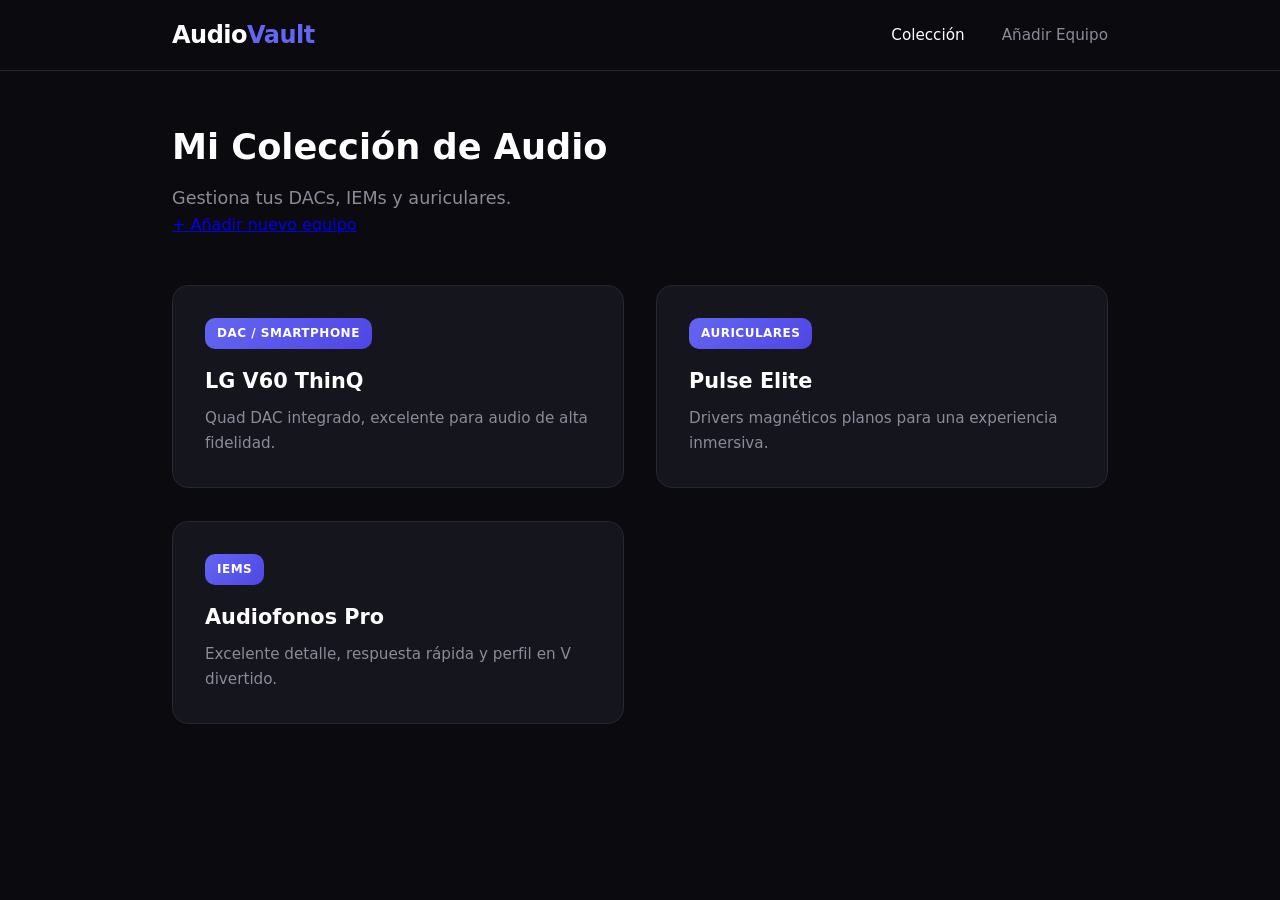
==== index.html @ c03fbd92 "Agrega botón para añadir equipo en index.html Se añadió un botón en la interfaz para facilitar la na" ====
<!DOCTYPE html>
<html lang="es">
  <head>
    <meta charset="UTF-8" />
    <meta name="viewport" content="width=device-width, initial-scale=1.0" />
    <title>Inventario Hi-Fi | Dashboard</title>
    <link rel="stylesheet" href="styles.css" />
    <link rel="stylesheet" href="animations.css" />
  </head>

  <body class="fade-in">
    <nav class="navbar slide-down">
      <div class="nav-container">
        <h1 class="logo">Audio<span>Vault</span></h1>
        <div class="nav-links">
          <a href="index.html" class="active">Colección</a>
          <a href="agregar.html">Añadir Equipo</a>
        </div>
      </div>
    </nav>

    <main class="container">
      <header class="page-header slide-up-stagger-1">
        <h2>Mi Colección de Audio</h2>
        <p>Gestiona tus DACs, IEMs y auriculares.</p>
        <a href="agregar.html" class="btn-add">+ Añadir nuevo equipo</a>
      </header>

      <!-- GRID DINÁMICO -->
      <div class="grid" id="grid">
        

        <article class="card slide-up-stagger-2 hover-scale">
          <div class="card-content">
            <span class="tag">DAC / Smartphone</span>
            <h3>LG V60 ThinQ</h3>
            <p>Quad DAC integrado, excelente para audio de alta fidelidad.</p>
          </div>
        </article>

        <article class="card slide-up-stagger-3 hover-scale">
          <div class="card-content">
            <span class="tag">Auriculares</span>
            <h3>Pulse Elite</h3>
            <p>Drivers magnéticos planos para una experiencia inmersiva.</p>
          </div>
        </article>

        <article class="card slide-up-stagger-4 hover-scale">
          <div class="card-content">
            <span class="tag">IEMs</span>
            <h3>Audiofonos Pro</h3>
            <p>Excelente detalle, respuesta rápida y perfil en V divertido.</p>
          </div>
        </article>
      </div>
    </main>

    <!-- JS SIEMPRE AL FINAL -->
    <script src="main.js"></script>
  </body>
</html>
---- styles.css ----
/* Variables de tema oscuro profesional */
:root {
    --bg-main: #0a0a0f;
    --bg-card: #15151e;
    --bg-nav: rgba(10, 10, 15, 0.8);
    --text-primary: #ffffff;
    --text-secondary: #8b8b99;
    --accent: #6366f1;
    --accent-hover: #4f46e5;
    --border: #272732;
    --font-main: 'Segoe UI', system-ui, -apple-system, sans-serif;
}

* { margin: 0; padding: 0; box-sizing: border-box; }

body {
    background-color: var(--bg-main);
    color: var(--text-primary);
    font-family: var(--font-main);
    line-height: 1.6;
    min-height: 100vh;
}

/* Navegación Glassmorphism */
.navbar {
    background: var(--bg-nav);
    backdrop-filter: blur(12px);
    -webkit-backdrop-filter: blur(12px);
    border-bottom: 1px solid var(--border);
    position: sticky;
    top: 0;
    z-index: 100;
}

.nav-container {
    max-width: 1000px;
    margin: 0 auto;
    padding: 1rem 2rem;
    display: flex;
    justify-content: space-between;
    align-items: center;
}

.logo { font-size: 1.5rem; font-weight: 800; letter-spacing: -0.5px;}
.logo span { color: var(--accent); }

.nav-links a {
    color: var(--text-secondary);
    text-decoration: none;
    margin-left: 2rem;
    font-weight: 500;
    font-size: 0.95rem;
}
.nav-links a.active, .nav-links a:hover { color: var(--text-primary); }

/* Layout y Contenedores */
.container {
    max-width: 1000px;
    margin: 3rem auto;
    padding: 0 2rem;
}

.form-container {
    max-width: 600px;
}

.page-header { margin-bottom: 3rem; }
.page-header h2 { font-size: 2.2rem; margin-bottom: 0.5rem; }
.page-header p { color: var(--text-secondary); font-size: 1.1rem; }

/* Grid de Tarjetas */
.grid {
    display: grid;
    grid-template-columns: repeat(auto-fill, minmax(300px, 1fr));
    gap: 2rem;
}

.card {
    background-color: var(--bg-card);
    border: 1px solid var(--border);
    border-radius: 16px;
    overflow: hidden;
}

.card-content { padding: 2rem; }
.card h3 { margin: 1rem 0 0.5rem 0; font-size: 1.3rem; }
.card p { color: var(--text-secondary); font-size: 0.95rem; }

/* Etiquetas (Tags) */
.tag {
    display: inline-block;
    padding: 0.25rem 0.75rem;
    border-radius: 20px;
    font-size: 0.8rem;
    font-weight: 600;
    text-transform: uppercase;
    letter-spacing: 0.5px;
}
.tag-dac { background: rgba(99, 102, 241, 0.1); color: #818cf8; }
.tag-wireless { background: rgba(16, 185, 129, 0.1); color: #34d399; }
.tag-iem { background: rgba(245, 158, 11, 0.1); color: #fbbf24; }

/* Formularios */
.form-card {
    background-color: var(--bg-card);
    padding: 3rem;
    border-radius: 20px;
    border: 1px solid var(--border);
}

.form-header { margin-bottom: 2rem; text-align: center; }

.input-group { margin-bottom: 1.5rem; }
.input-group label {
    display: block; margin-bottom: 0.5rem; color: var(--text-secondary); font-size: 0.9rem;
}

.styled-form input, .styled-form select, .styled-form textarea {
    width: 100%;
    padding: 0.875rem 1rem;
    background-color: var(--bg-main);
    border: 1px solid var(--border);
    border-radius: 8px;
    color: var(--text-primary);
    font-family: inherit;
    outline: none;
}

.styled-form input:focus, .styled-form select:focus, .styled-form textarea:focus {
    border-color: var(--accent);
    box-shadow: 0 0 0 3px rgba(99, 102, 241, 0.1);
}

.btn-primary {
    width: 100%;
    background-color: var(--accent);
    color: white;
    border: none;
    padding: 1rem;
    border-radius: 8px;
    font-size: 1rem;
    font-weight: 600;
    cursor: pointer;
    margin-top: 1rem;
}
---- animations.css ----
/* =========================================
   🎬 ENTRADA PRO (WOW EFFECT)
   ========================================= */

.fade-in {
  animation: fadeZoom 0.8s ease forwards;
}

@keyframes fadeZoom {
  from {
    opacity: 0;
    transform: scale(0.96);
    filter: blur(8px);
  }
  to {
    opacity: 1;
    transform: scale(1);
    filter: blur(0);
  }
}

/* =========================================
     🚀 ELEMENTOS (APARICIÓN PRO)
     ========================================= */

[class*="slide-up-stagger"],
.slide-down {
  opacity: 0;
  transform: translateY(60px) scale(0.95);
  filter: blur(10px);
}

/* CUANDO APARECEN */
.show {
  opacity: 1;
  transform: translateY(0) scale(1);
  filter: blur(0);
  transition: all 0.7s cubic-bezier(0.16, 1, 0.3, 1);
}

/* =========================================
     🎯 TARJETAS PRO (HOVER)
     ========================================= */

.card {
  transition: all 0.4s ease;
  border-radius: 16px;
  backdrop-filter: blur(10px);
}

.hover-scale:hover {
  transform: translateY(-12px) scale(1.04);
  box-shadow: 0 20px 40px rgba(0, 0, 0, 0.4);
}

/* Glow suave */
.card:hover {
  box-shadow: 0 0 25px rgba(99, 102, 241, 0.3);
}

/* =========================================
     🔘 BOTÓN PRO
     ========================================= */

.btn-primary {
  transition: all 0.3s ease;
}

.btn-primary:hover {
  transform: scale(1.05);
  box-shadow: 0 0 20px rgba(99, 102, 241, 0.5);
}

.btn-primary:active {
  transform: scale(0.96);
}

/* =========================================
     ✨ INPUTS PRO
     ========================================= */

.styled-form input,
.styled-form select,
.styled-form textarea {
  transition: all 0.3s ease;
}

.styled-form input:focus,
.styled-form select:focus,
.styled-form textarea:focus {
  transform: scale(1.03);
  box-shadow: 0 0 10px rgba(99, 102, 241, 0.5);
}

/* =========================================
     🔗 NAV PRO
     ========================================= */

.nav-links a {
  transition: all 0.3s ease;
  position: relative;
}

.nav-links a::after {
  content: "";
  position: absolute;
  width: 0%;
  height: 2px;
  bottom: -3px;
  left: 0;
  background: #6366f1;
  transition: width 0.3s;
}

.nav-links a:hover::after {
  width: 100%;
}

/* =========================================
     ✨ TAGS
     ========================================= */

.tag {
  background: linear-gradient(135deg, #6366f1, #4f46e5);
  color: white;
  padding: 6px 12px;
  border-radius: 10px;
  font-size: 12px;
}
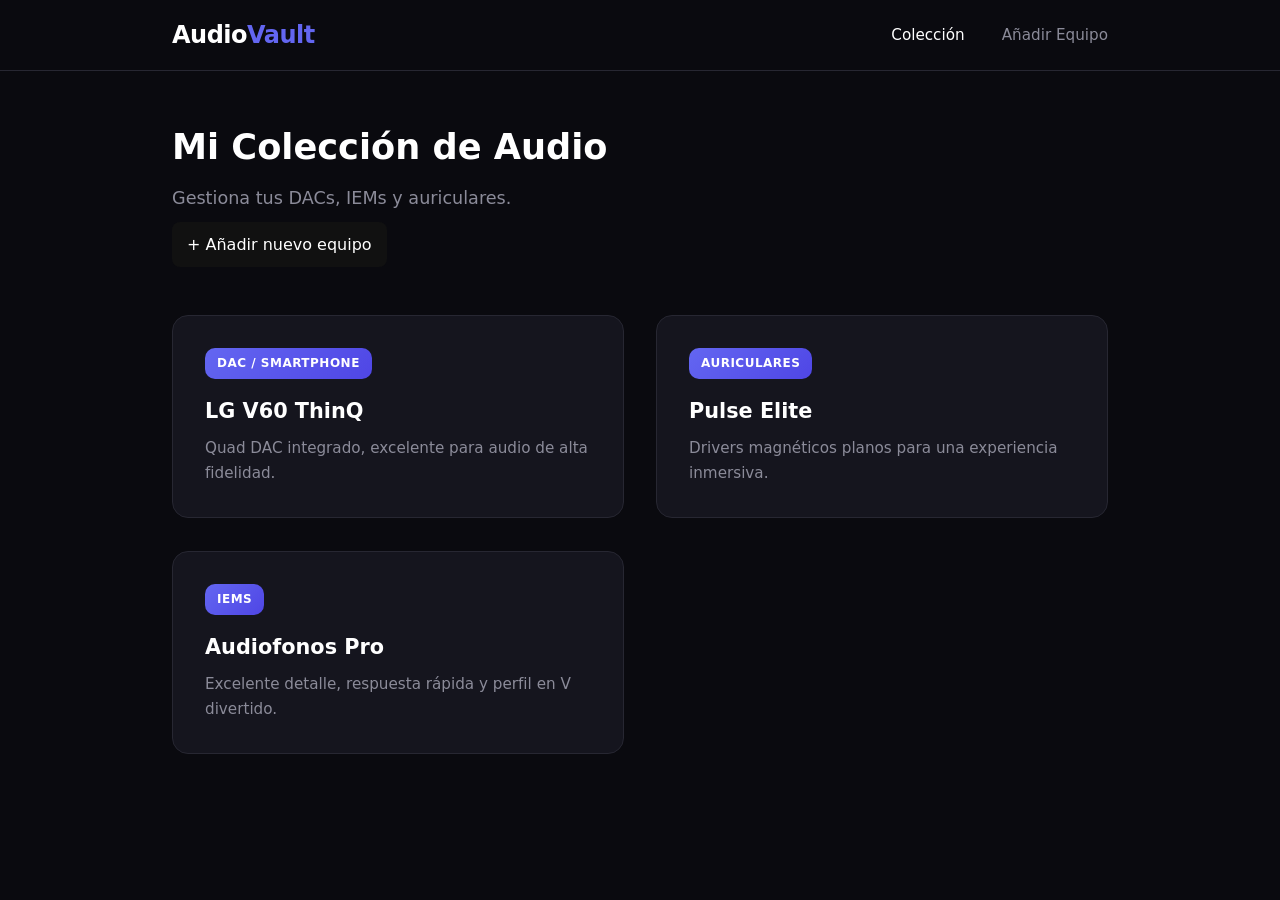
==== commit 5f3d26ec: "cambio en titulo de index.html" ====
--- a/index.html
+++ b/index.html
@@ -3,7 +3,7 @@
   <head>
     <meta charset="UTF-8" />
     <meta name="viewport" content="width=device-width, initial-scale=1.0" />
-    <title>Inventario Hi-Fi | Dashboard</title>
+    <title>Mi inventario de Hi Fi | Dashboard</title>
     <link rel="stylesheet" href="styles.css" />
     <link rel="stylesheet" href="animations.css" />
   </head>
--- a/styles.css
+++ b/styles.css
@@ -1,4 +1,4 @@
-/* Variables de tema oscuro profesional */
+
 :root {
     --bg-main: #0a0a0f;
     --bg-card: #15151e;
@@ -142,4 +142,19 @@
     font-weight: 600;
     cursor: pointer;
     margin-top: 1rem;
-}+}
+
+.btn-add {
+  display: inline-block;
+  margin-top: 10px;
+  padding: 10px 15px;
+  background: #111;
+  color: #fff;
+  text-decoration: none;
+  border-radius: 8px;
+  transition: 0.3s;
+}
+
+.btn-add:hover {
+  background: #333;
+}
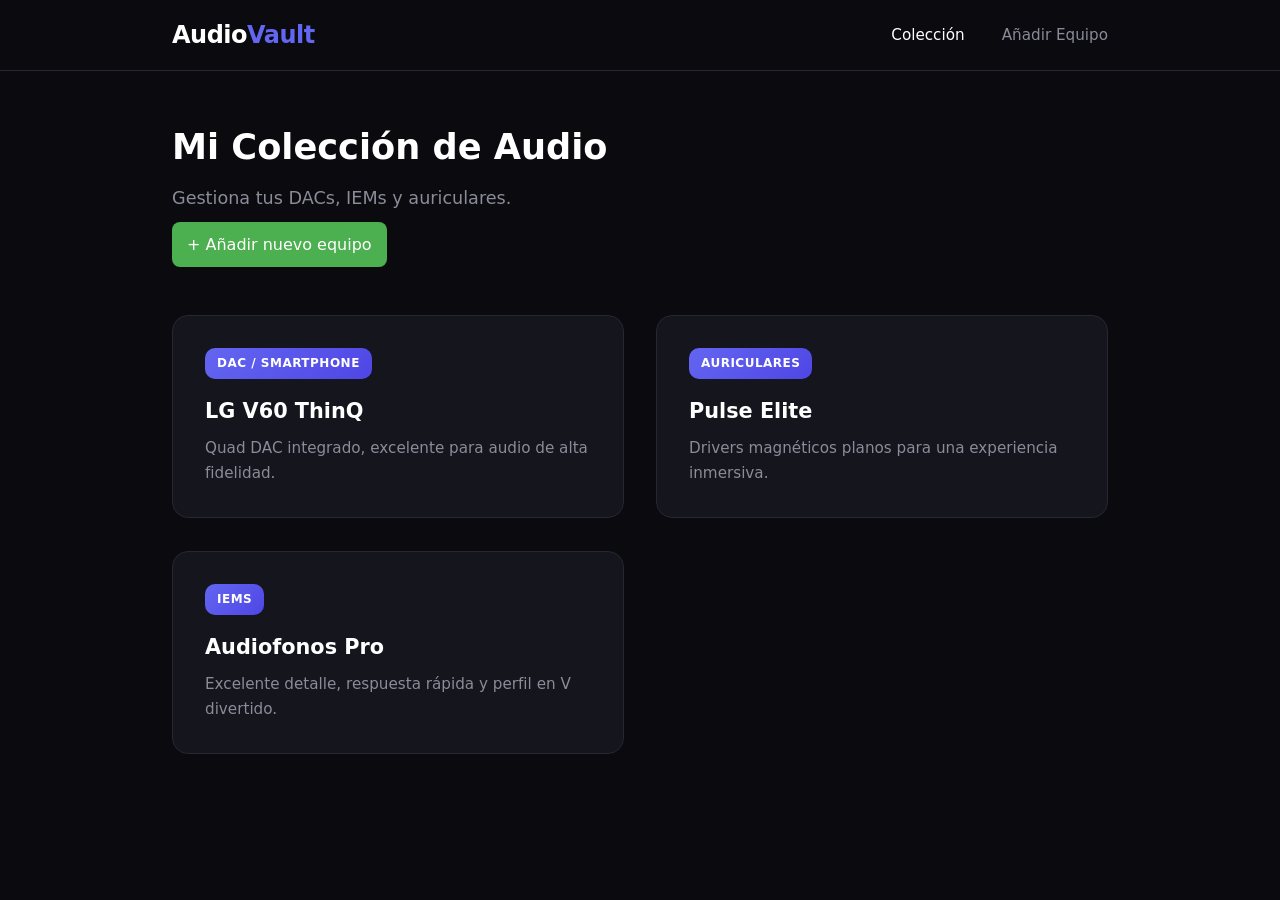
==== commit ff4937d1: "Update index.html" ====
--- a/index.html
+++ b/index.html
@@ -3,7 +3,7 @@
   <head>
     <meta charset="UTF-8" />
     <meta name="viewport" content="width=device-width, initial-scale=1.0" />
-    <title>Mi inventario de Hi Fi | Dashboard</title>
+    <title>El Inventario | Dashboard</title>
     <link rel="stylesheet" href="styles.css" />
     <link rel="stylesheet" href="animations.css" />
   </head>
--- a/styles.css
+++ b/styles.css
@@ -148,7 +148,7 @@
   display: inline-block;
   margin-top: 10px;
   padding: 10px 15px;
-  background: #111;
+  background: #4CAF50;
   color: #fff;
   text-decoration: none;
   border-radius: 8px;
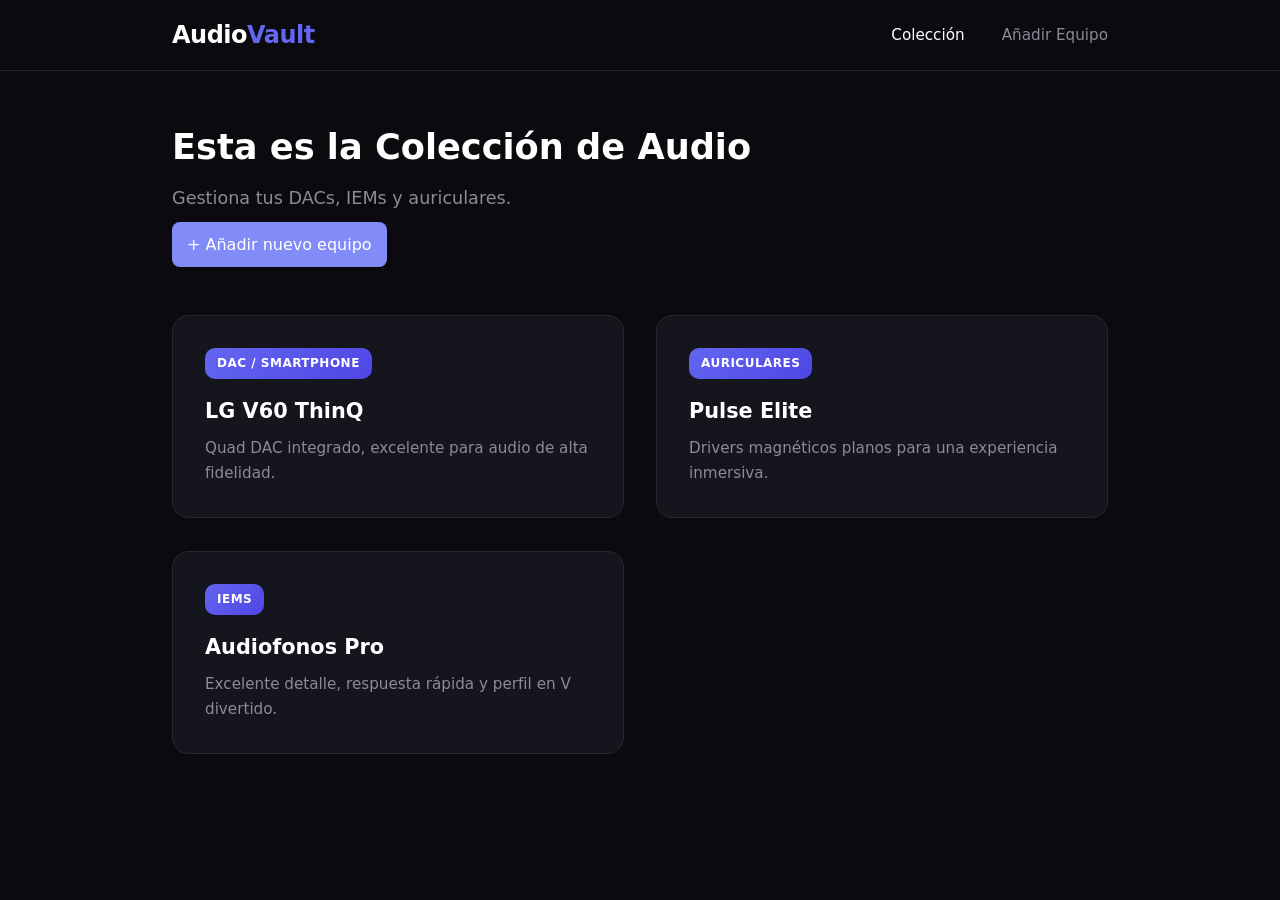
==== commit 3672ad28: "mensaje" ====
--- a/index.html
+++ b/index.html
@@ -21,7 +21,7 @@
 
     <main class="container">
       <header class="page-header slide-up-stagger-1">
-        <h2>Mi Colección de Audio</h2>
+        <h2> Esta es la Colección de Audio</h2>
         <p>Gestiona tus DACs, IEMs y auriculares.</p>
         <a href="agregar.html" class="btn-add">+ Añadir nuevo equipo</a>
       </header>
--- a/styles.css
+++ b/styles.css
@@ -148,7 +148,7 @@
   display: inline-block;
   margin-top: 10px;
   padding: 10px 15px;
-  background: #4CAF50;
+  background: #818cf8;
   color: #fff;
   text-decoration: none;
   border-radius: 8px;
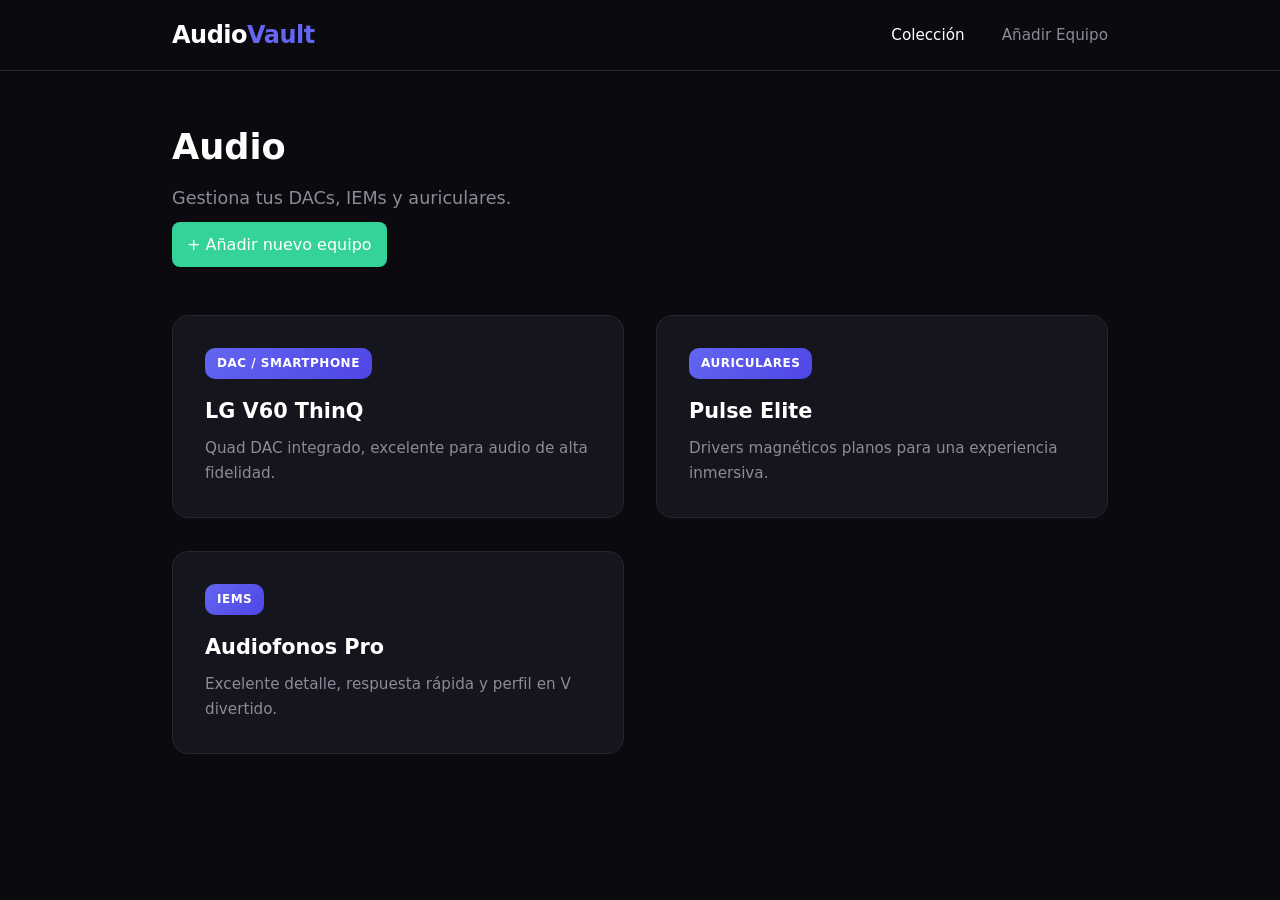
==== commit a3407656: "Cambios en index antes de cambiar de rama" ====
--- a/index.html
+++ b/index.html
@@ -21,7 +21,7 @@
 
     <main class="container">
       <header class="page-header slide-up-stagger-1">
-        <h2> Esta es la Colección de Audio</h2>
+        <h2>Audio</h2>
         <p>Gestiona tus DACs, IEMs y auriculares.</p>
         <a href="agregar.html" class="btn-add">+ Añadir nuevo equipo</a>
       </header>
--- a/styles.css
+++ b/styles.css
@@ -148,7 +148,7 @@
   display: inline-block;
   margin-top: 10px;
   padding: 10px 15px;
-  background: #818cf8;
+  background: #34d399;
   color: #fff;
   text-decoration: none;
   border-radius: 8px;
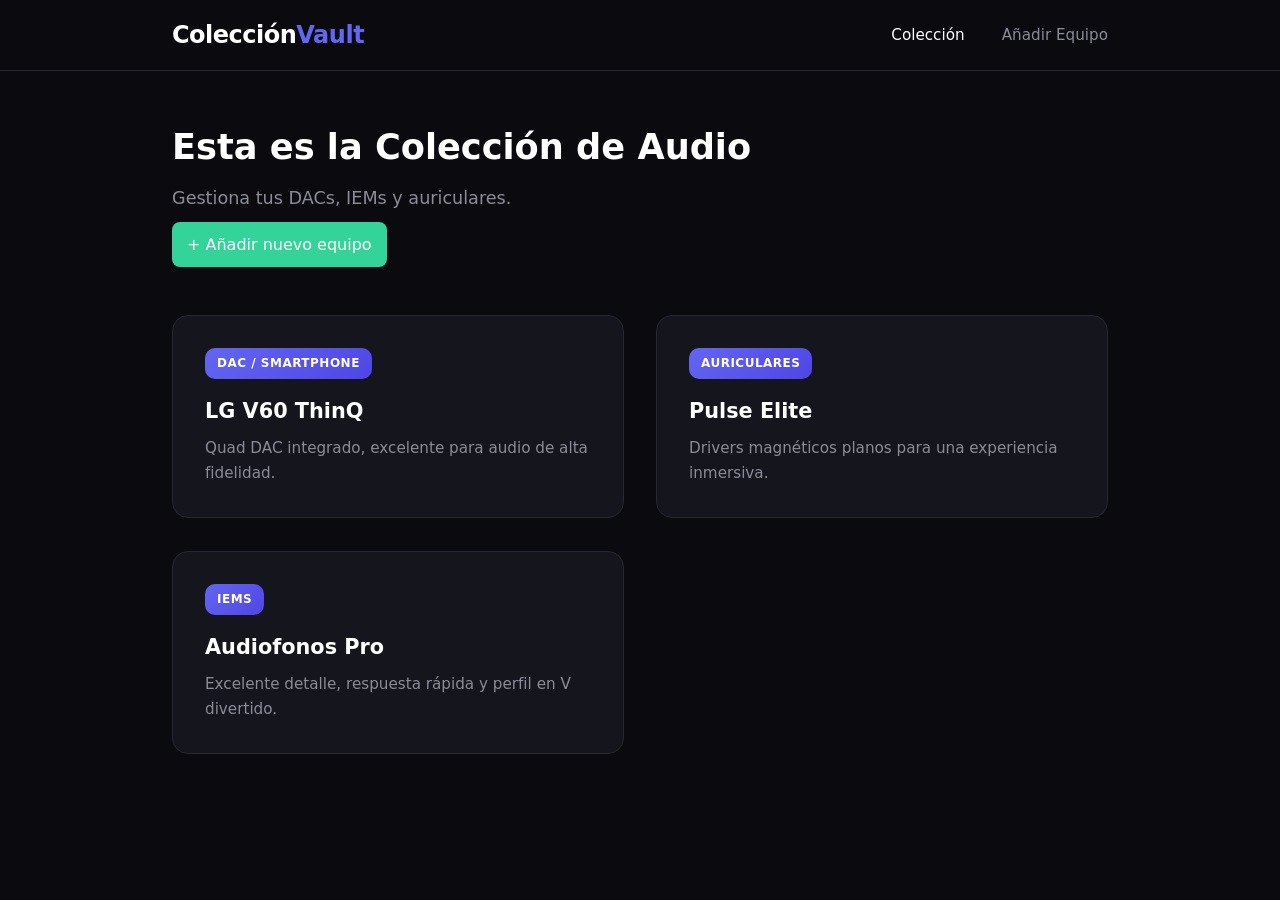
==== commit 1d97f065: "Cambios en index antes de cambiar de rama" ====
--- a/index.html
+++ b/index.html
@@ -11,7 +11,7 @@
   <body class="fade-in">
     <nav class="navbar slide-down">
       <div class="nav-container">
-        <h1 class="logo">Audio<span>Vault</span></h1>
+        <h1 class="logo">Colección<span>Vault</span></h1>
         <div class="nav-links">
           <a href="index.html" class="active">Colección</a>
           <a href="agregar.html">Añadir Equipo</a>
@@ -21,7 +21,7 @@
 
     <main class="container">
       <header class="page-header slide-up-stagger-1">
-        <h2>Audio</h2>
+        <h2> Esta es la Colección de Audio</h2>
         <p>Gestiona tus DACs, IEMs y auriculares.</p>
         <a href="agregar.html" class="btn-add">+ Añadir nuevo equipo</a>
       </header>
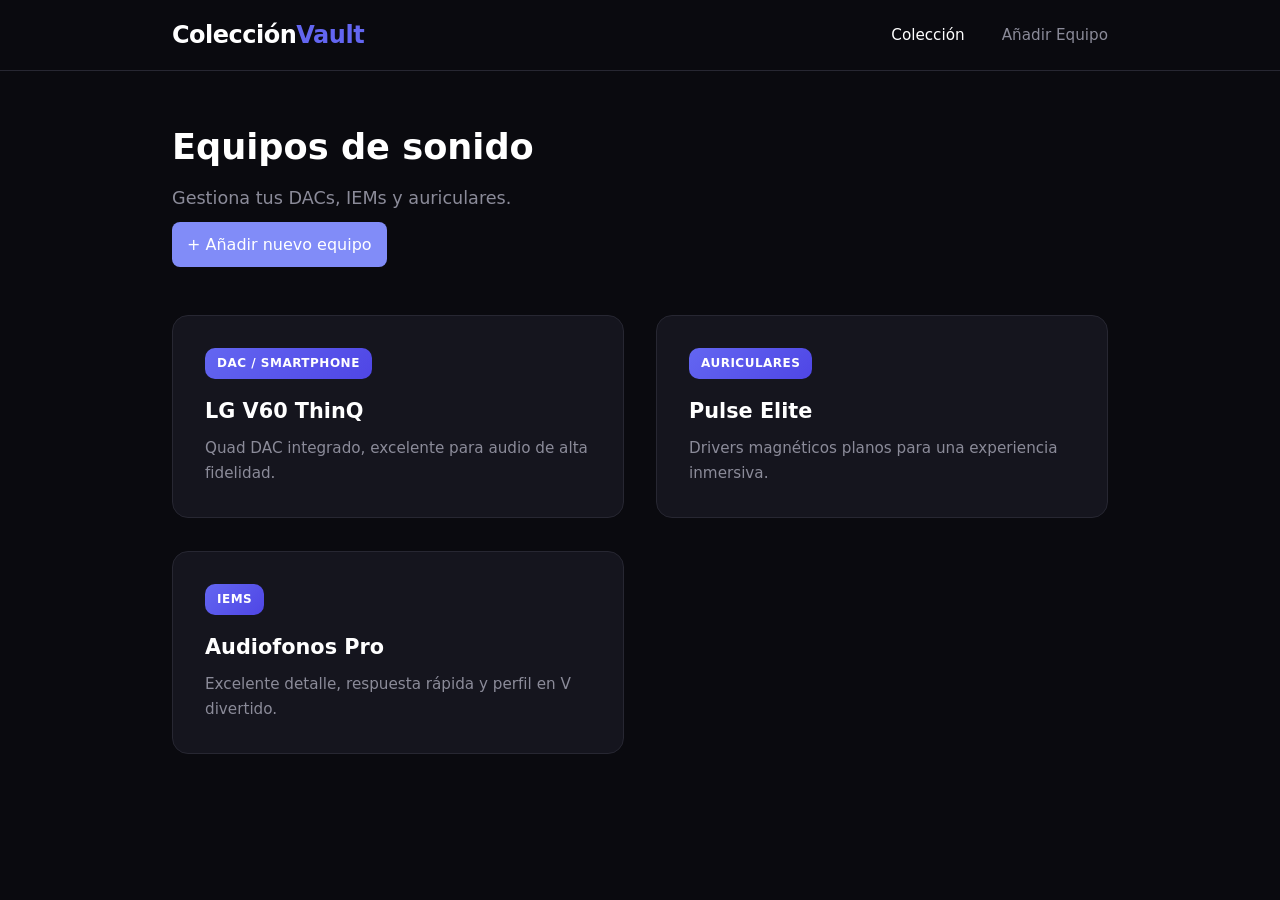
==== commit f8e3a3ee: "cambio titulo" ====
--- a/index.html
+++ b/index.html
@@ -21,7 +21,7 @@
 
     <main class="container">
       <header class="page-header slide-up-stagger-1">
-        <h2> Esta es la Colección de Audio</h2>
+        <h2> Equipos de sonido</h2>
         <p>Gestiona tus DACs, IEMs y auriculares.</p>
         <a href="agregar.html" class="btn-add">+ Añadir nuevo equipo</a>
       </header>
--- a/styles.css
+++ b/styles.css
@@ -148,7 +148,7 @@
   display: inline-block;
   margin-top: 10px;
   padding: 10px 15px;
-  background: #34d399;
+  background: #818cf8;
   color: #fff;
   text-decoration: none;
   border-radius: 8px;
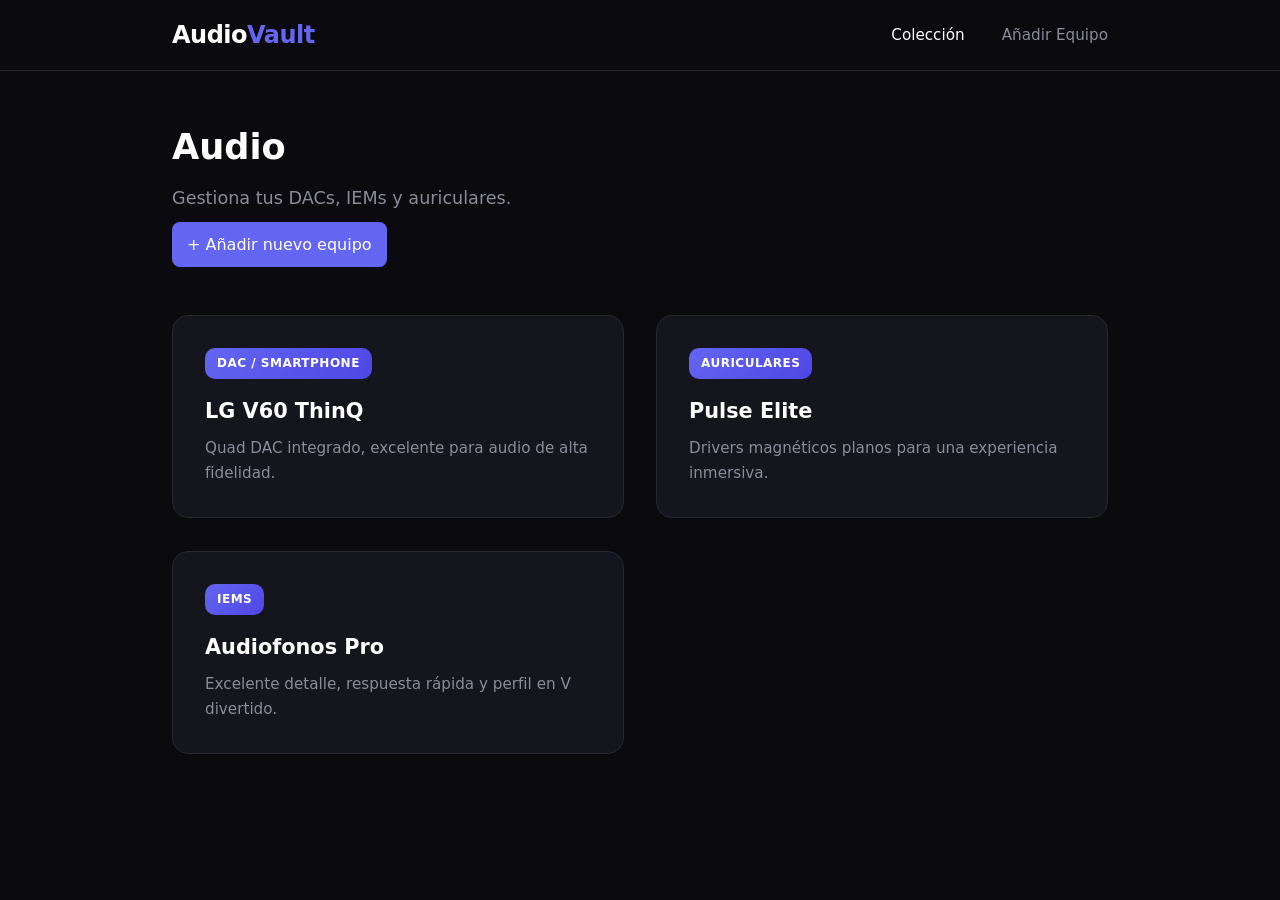
==== commit b8598630: "cambios en styles" ====
--- a/index.html
+++ b/index.html
@@ -1,62 +1,62 @@
-<!DOCTYPE html>
-<html lang="es">
-  <head>
-    <meta charset="UTF-8" />
-    <meta name="viewport" content="width=device-width, initial-scale=1.0" />
-    <title>El Inventario | Dashboard</title>
-    <link rel="stylesheet" href="styles.css" />
-    <link rel="stylesheet" href="animations.css" />
-  </head>
-
-  <body class="fade-in">
-    <nav class="navbar slide-down">
-      <div class="nav-container">
-        <h1 class="logo">Colección<span>Vault</span></h1>
-        <div class="nav-links">
-          <a href="index.html" class="active">Colección</a>
-          <a href="agregar.html">Añadir Equipo</a>
-        </div>
-      </div>
-    </nav>
-
-    <main class="container">
-      <header class="page-header slide-up-stagger-1">
-        <h2> Equipos de sonido</h2>
-        <p>Gestiona tus DACs, IEMs y auriculares.</p>
-        <a href="agregar.html" class="btn-add">+ Añadir nuevo equipo</a>
-      </header>
-
-      <!-- GRID DINÁMICO -->
-      <div class="grid" id="grid">
-        
-
-        <article class="card slide-up-stagger-2 hover-scale">
-          <div class="card-content">
-            <span class="tag">DAC / Smartphone</span>
-            <h3>LG V60 ThinQ</h3>
-            <p>Quad DAC integrado, excelente para audio de alta fidelidad.</p>
-          </div>
-        </article>
-
-        <article class="card slide-up-stagger-3 hover-scale">
-          <div class="card-content">
-            <span class="tag">Auriculares</span>
-            <h3>Pulse Elite</h3>
-            <p>Drivers magnéticos planos para una experiencia inmersiva.</p>
-          </div>
-        </article>
-
-        <article class="card slide-up-stagger-4 hover-scale">
-          <div class="card-content">
-            <span class="tag">IEMs</span>
-            <h3>Audiofonos Pro</h3>
-            <p>Excelente detalle, respuesta rápida y perfil en V divertido.</p>
-          </div>
-        </article>
-      </div>
-    </main>
-
-    <!-- JS SIEMPRE AL FINAL -->
-    <script src="main.js"></script>
-  </body>
-</html>
+<!DOCTYPE html>
+<html lang="es">
+  <head>
+    <meta charset="UTF-8" />
+    <meta name="viewport" content="width=device-width, initial-scale=1.0" />
+    <title>El Inventario | Dashboard</title>
+    <link rel="stylesheet" href="styles.css" />
+    <link rel="stylesheet" href="animations.css" />
+  </head>
+
+  <body class="fade-in">
+    <nav class="navbar slide-down">
+      <div class="nav-container">
+        <h1 class="logo">Audio<span>Vault</span></h1>
+        <div class="nav-links">
+          <a href="index.html" class="active">Colección</a>
+          <a href="agregar.html">Añadir Equipo</a>
+        </div>
+      </div>
+    </nav>
+
+    <main class="container">
+      <header class="page-header slide-up-stagger-1">
+        <h2>Audio</h2>
+        <p>Gestiona tus DACs, IEMs y auriculares.</p>
+        <a href="agregar.html" class="btn-add">+ Añadir nuevo equipo</a>
+      </header>
+
+      <!-- GRID DINÁMICO -->
+      <div class="grid" id="grid">
+        
+
+        <article class="card slide-up-stagger-2 hover-scale">
+          <div class="card-content">
+            <span class="tag">DAC / Smartphone</span>
+            <h3>LG V60 ThinQ</h3>
+            <p>Quad DAC integrado, excelente para audio de alta fidelidad.</p>
+          </div>
+        </article>
+
+        <article class="card slide-up-stagger-3 hover-scale">
+          <div class="card-content">
+            <span class="tag">Auriculares</span>
+            <h3>Pulse Elite</h3>
+            <p>Drivers magnéticos planos para una experiencia inmersiva.</p>
+          </div>
+        </article>
+
+        <article class="card slide-up-stagger-4 hover-scale">
+          <div class="card-content">
+            <span class="tag">IEMs</span>
+            <h3>Audiofonos Pro</h3>
+            <p>Excelente detalle, respuesta rápida y perfil en V divertido.</p>
+          </div>
+        </article>
+      </div>
+    </main>
+
+    <!-- JS SIEMPRE AL FINAL -->
+    <script src="main.js"></script>
+  </body>
+</html>
--- a/styles.css
+++ b/styles.css
@@ -148,7 +148,7 @@
   display: inline-block;
   margin-top: 10px;
   padding: 10px 15px;
-  background: #818cf8;
+  background: #6366f1;
   color: #fff;
   text-decoration: none;
   border-radius: 8px;
